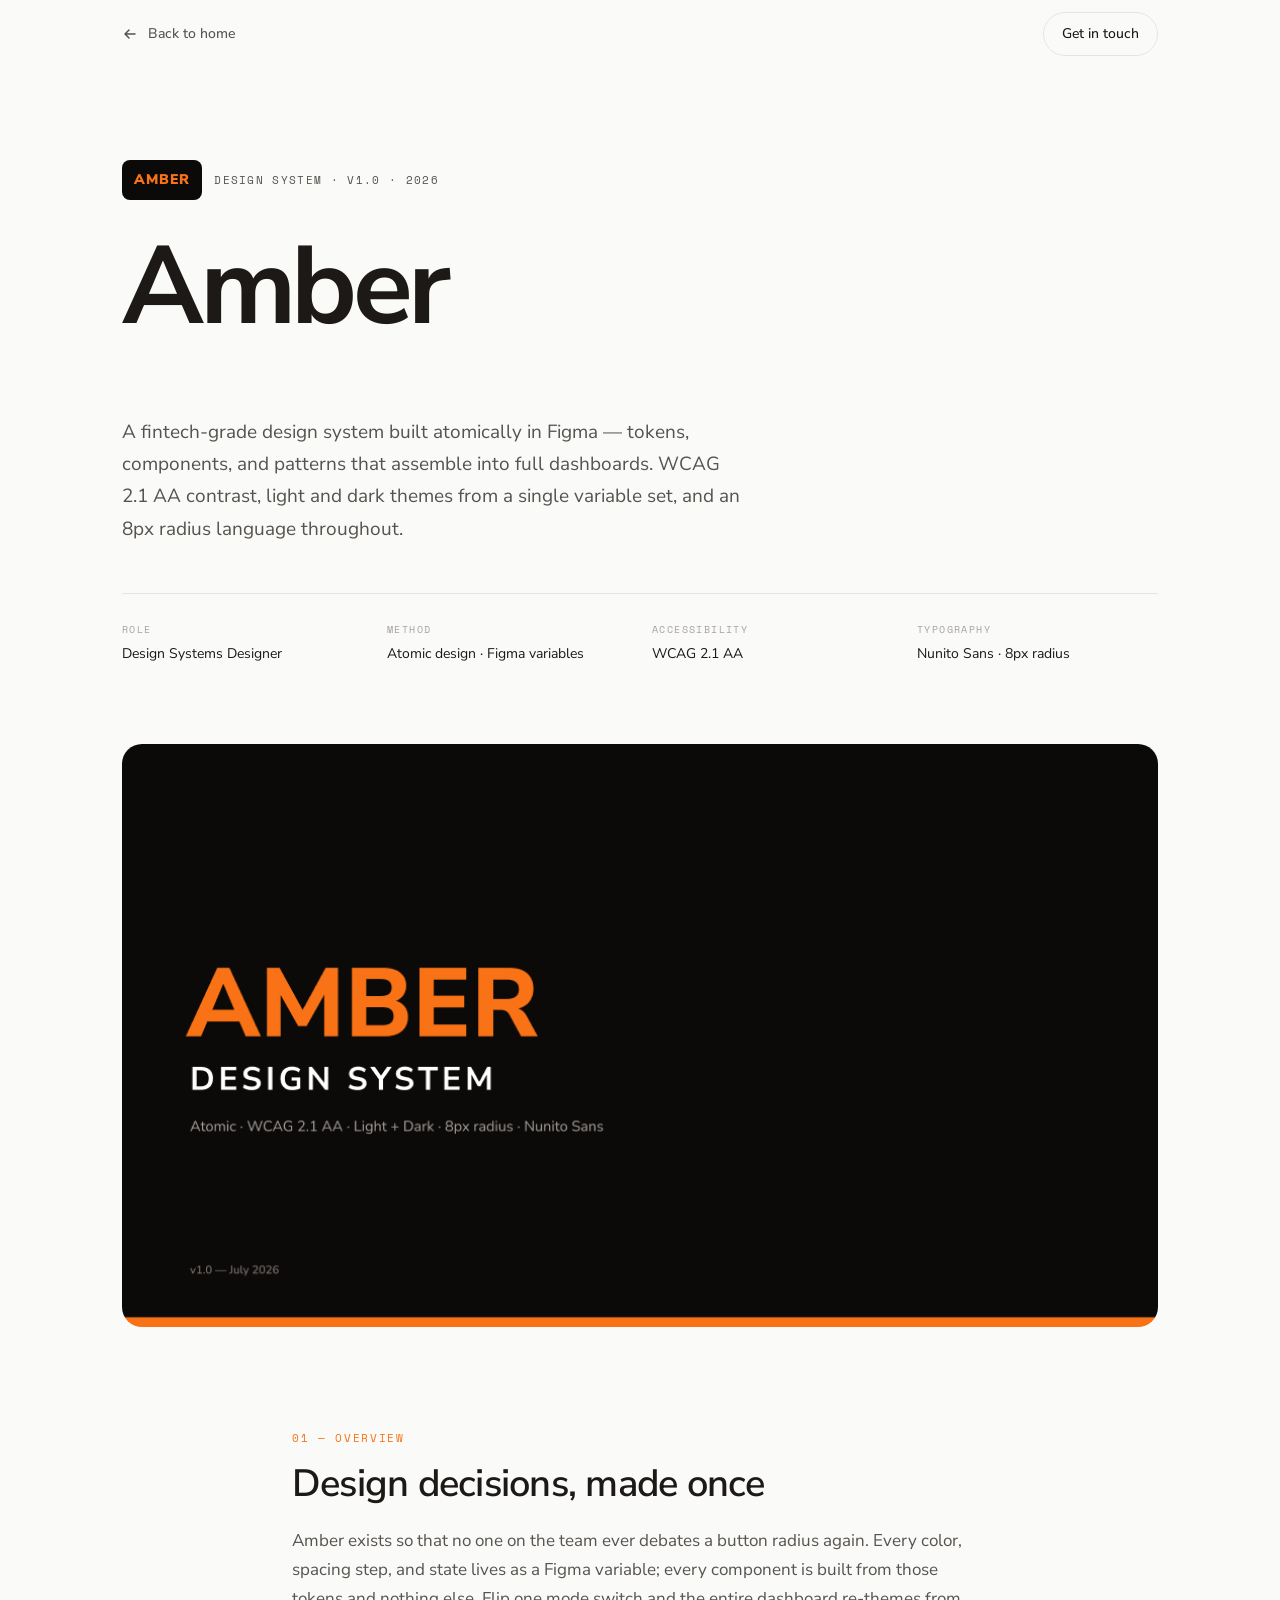
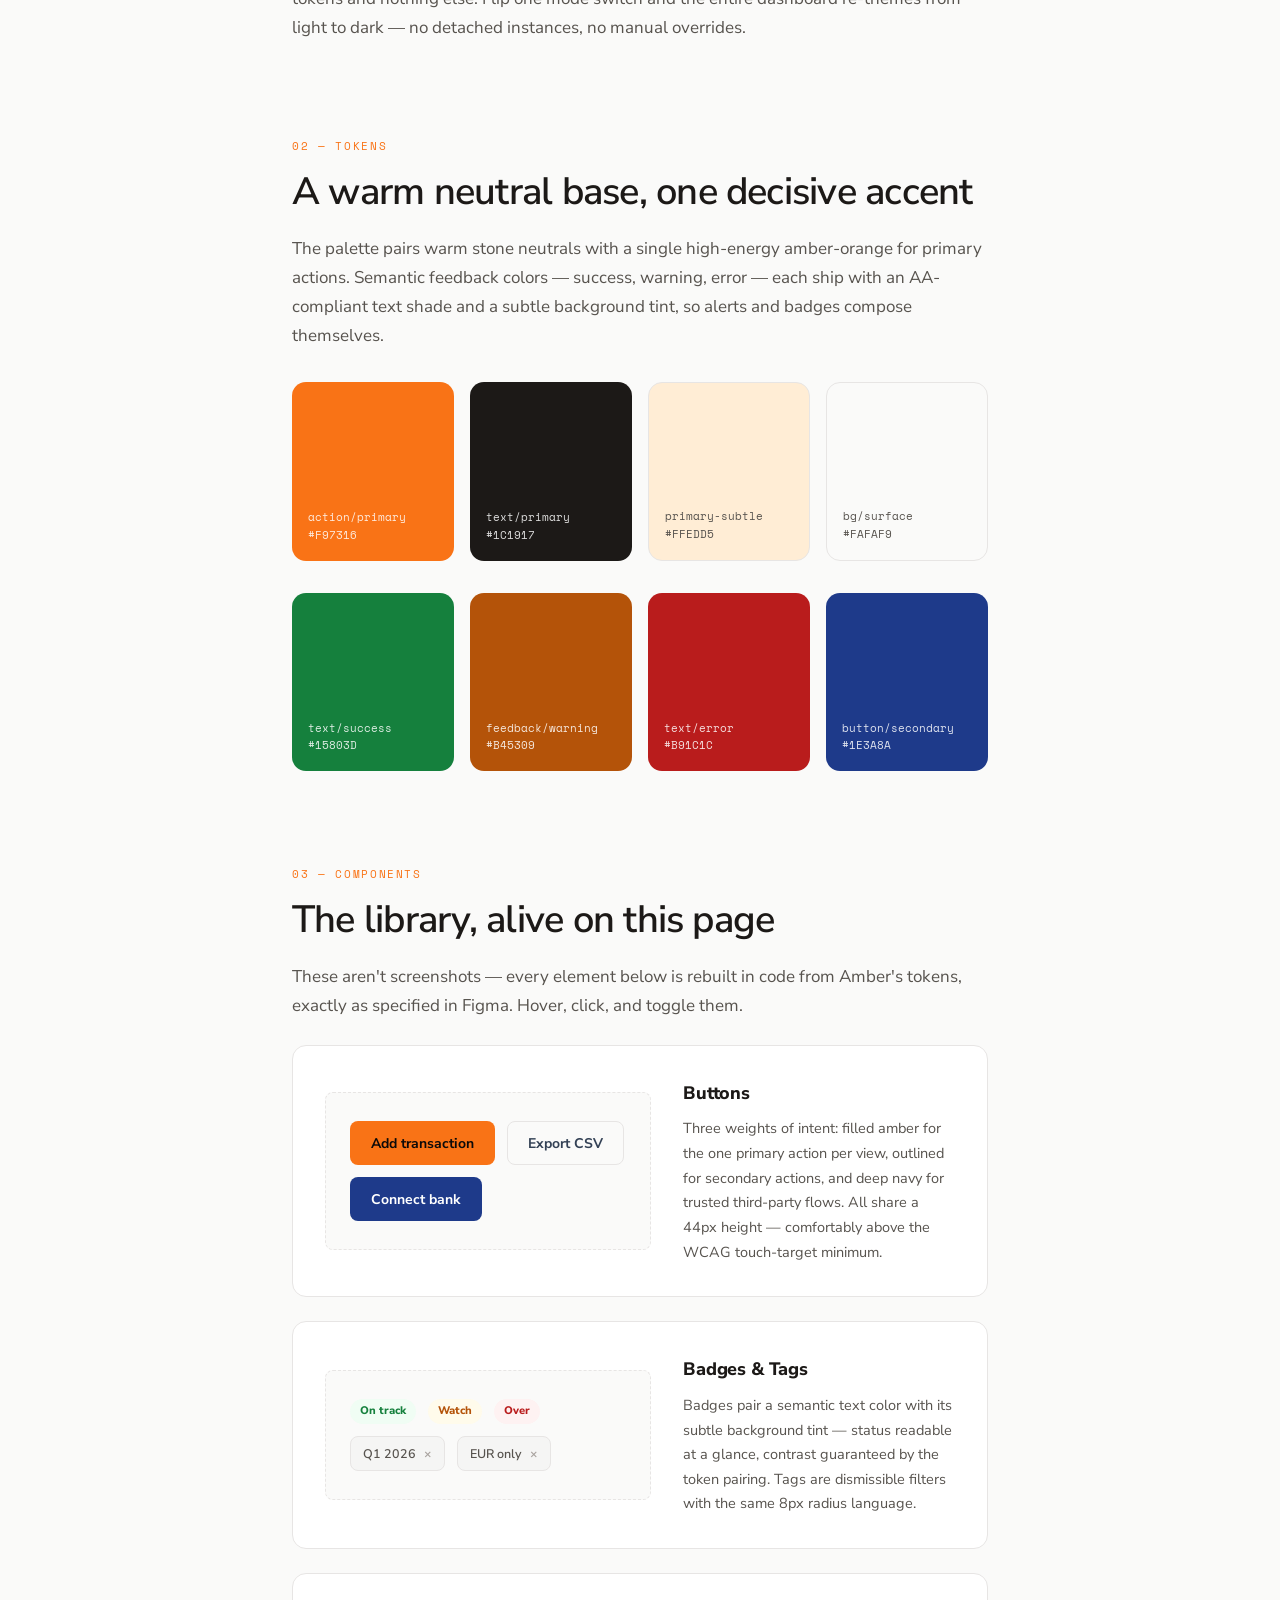
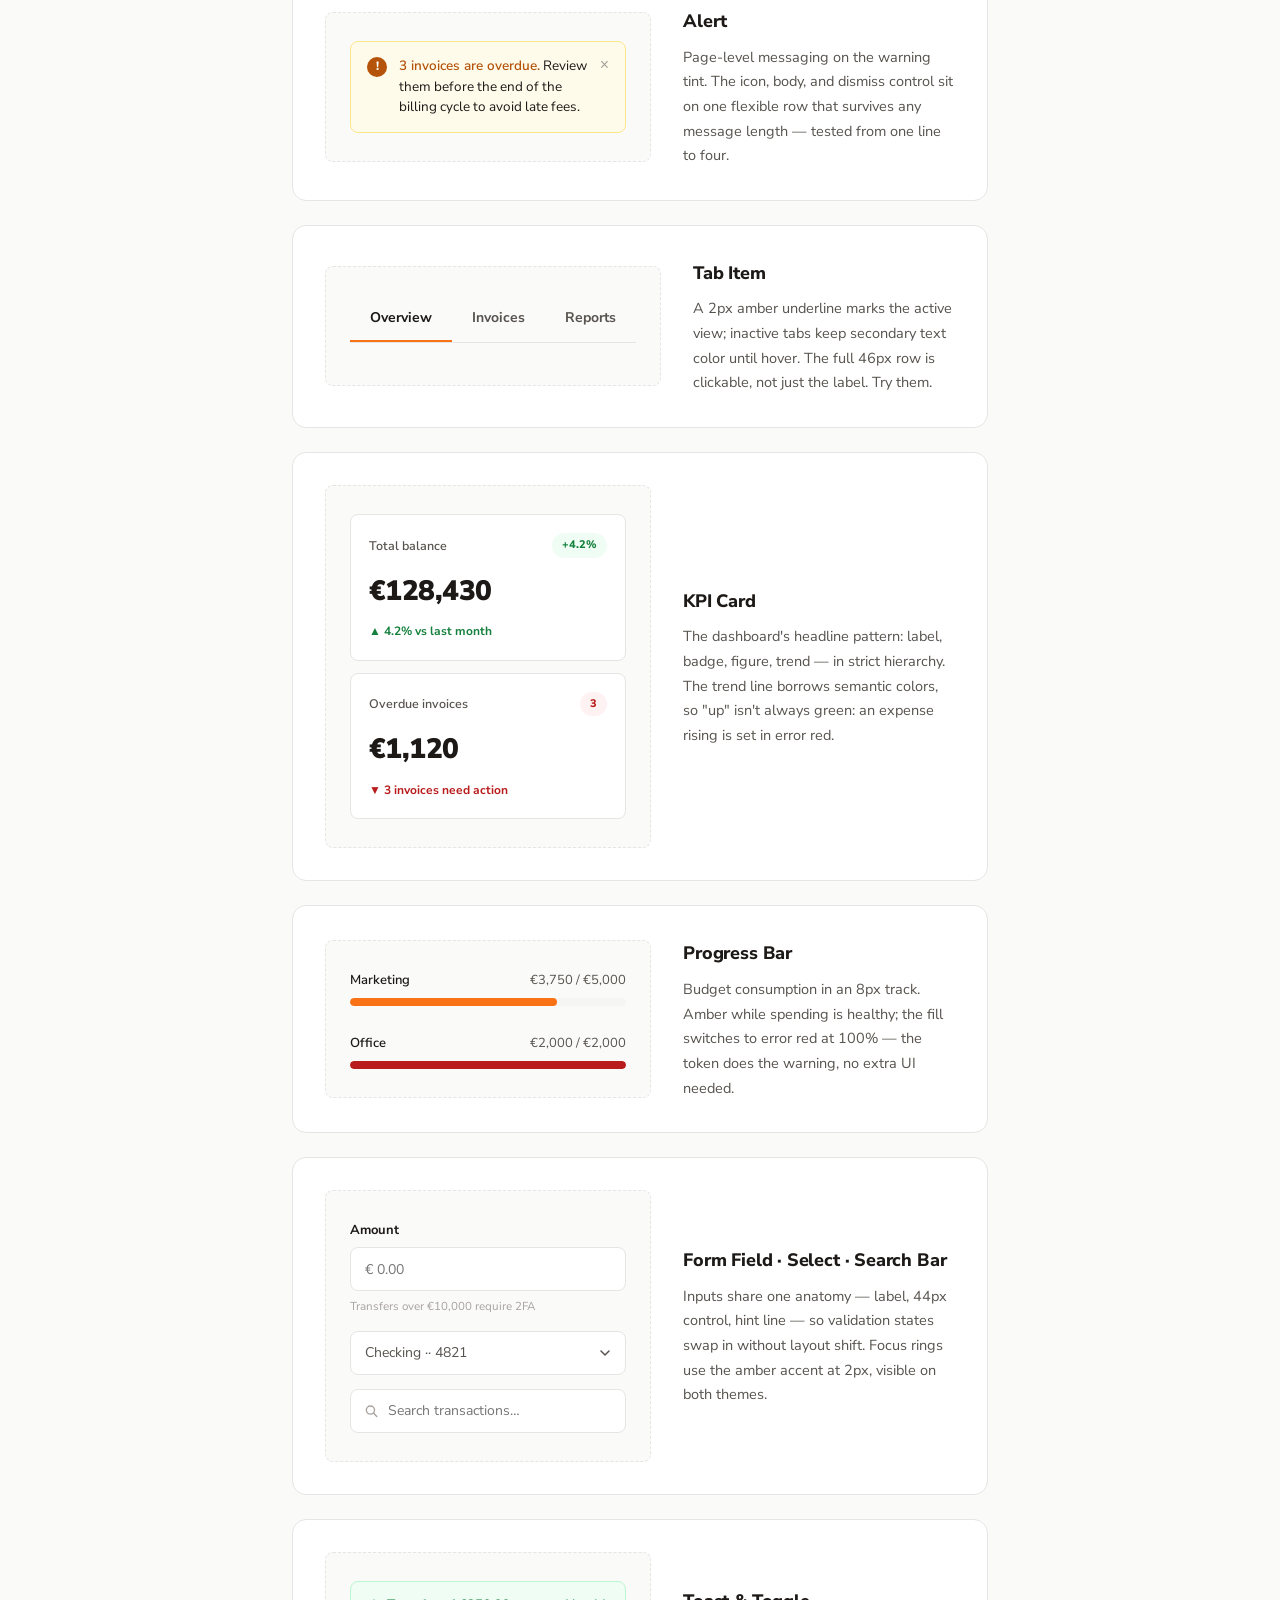
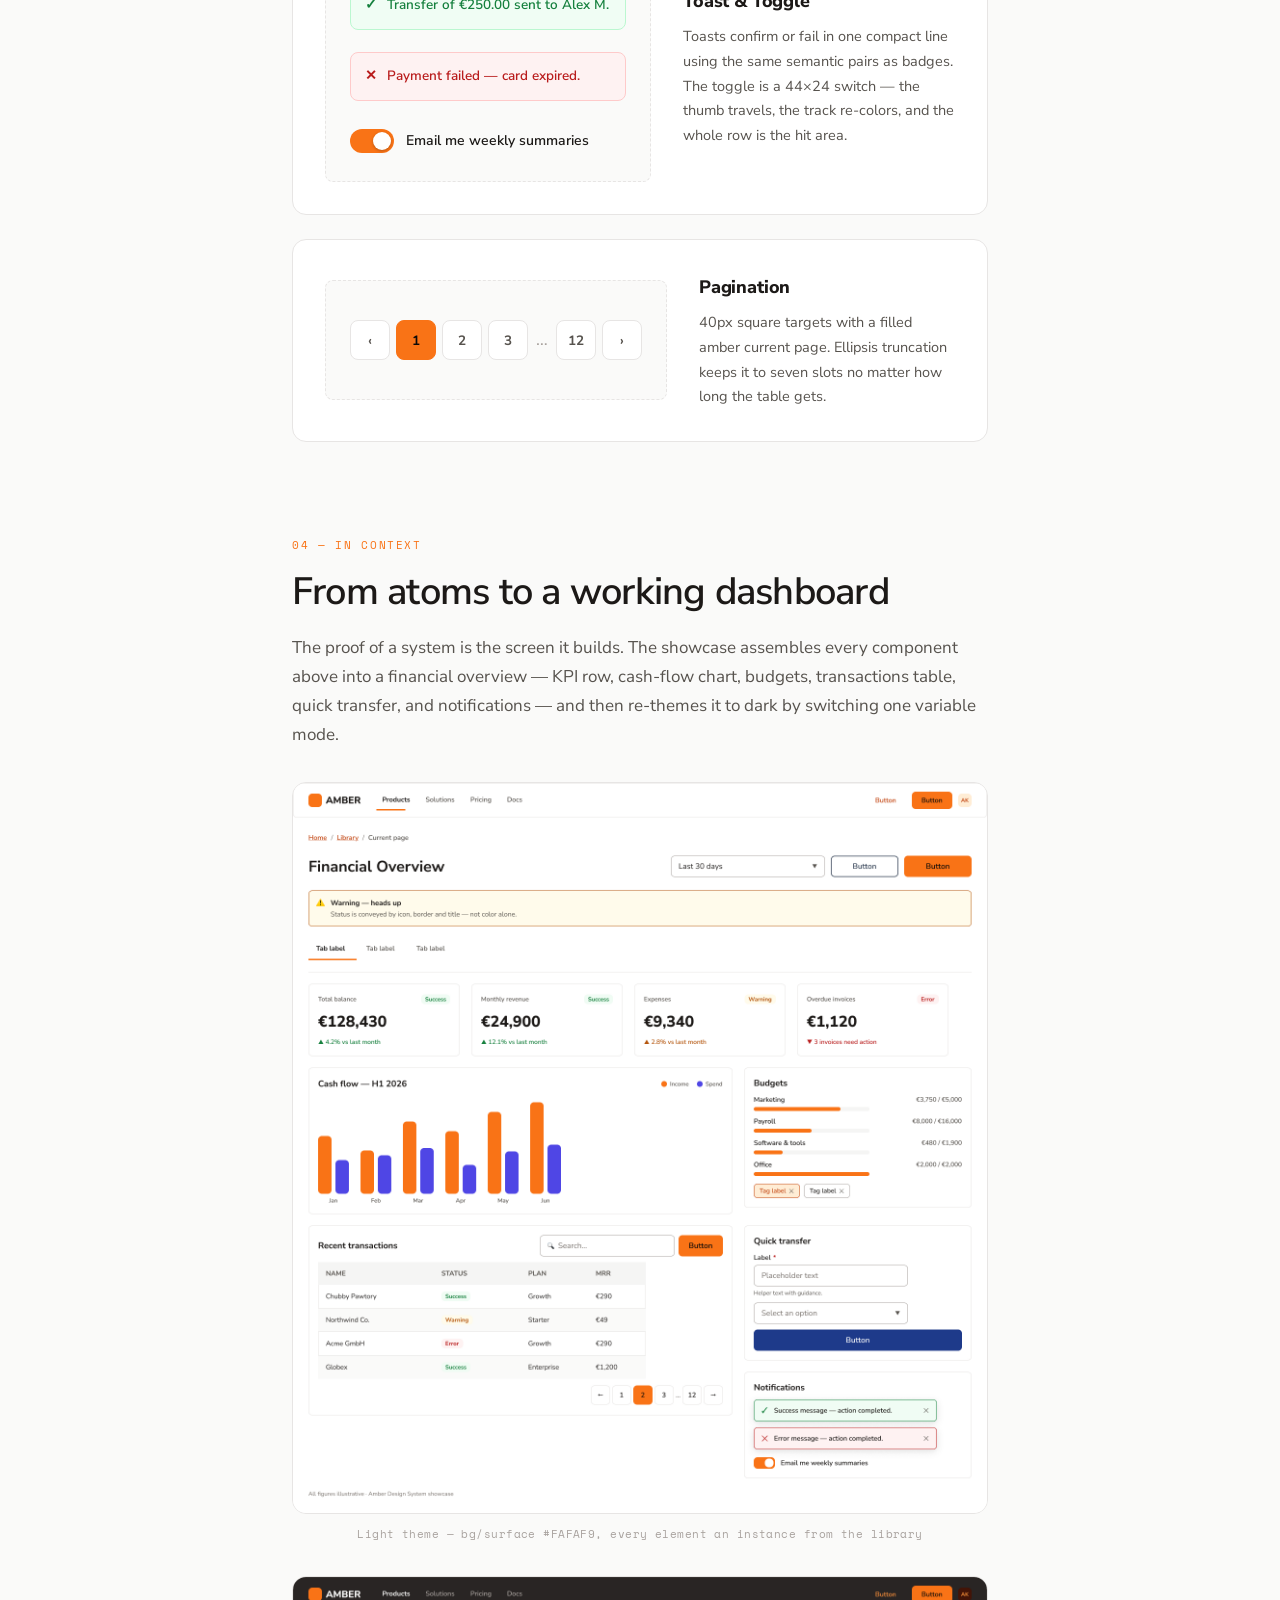
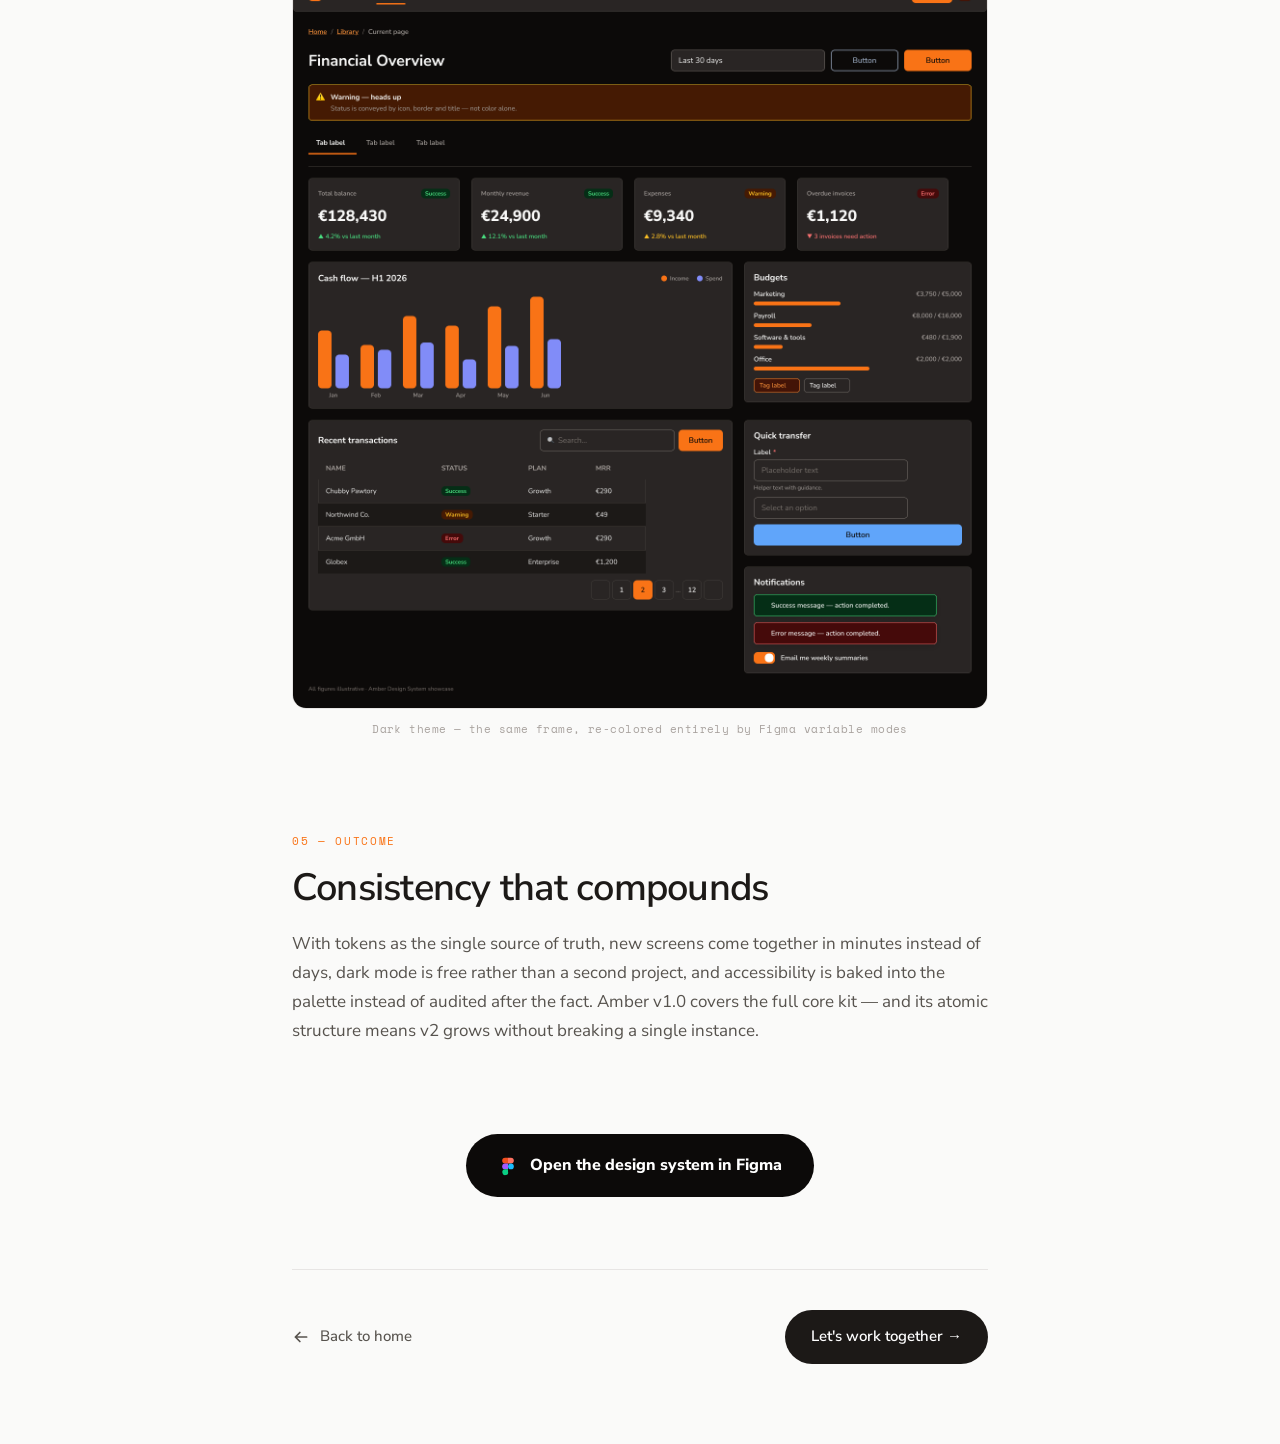
==== amber.html @ 48084f92 "add:project version 1" ====
<!DOCTYPE html>
<html lang="en">
<head>
  <meta charset="UTF-8" />
  <meta name="viewport" content="width=device-width, initial-scale=1.0" />
  <title>Amber Design System · Anna Figura</title>
  <link rel="icon" type="image/x-icon" href="assets/favicon/favicon.ico" />
  <link rel="icon" type="image/png" sizes="32x32" href="assets/favicon/favicon-32x32.png" />
  <link rel="icon" type="image/png" sizes="16x16" href="assets/favicon/favicon-16x16.png" />
  <link rel="apple-touch-icon" sizes="180x180" href="assets/favicon/apple-touch-icon.png" />
  <link rel="manifest" href="assets/favicon/site.webmanifest" />
  <link rel="preconnect" href="https://fonts.googleapis.com" />
  <link rel="preconnect" href="https://fonts.gstatic.com" crossorigin />
  <link href="https://fonts.googleapis.com/css2?family=Nunito+Sans:wght@400;600;700;800;900&family=Space+Mono&display=swap" rel="stylesheet" />
  <link rel="stylesheet" href="project.css" />
  <link rel="stylesheet" href="amber-theme.css" />
</head>
<body>

  <!-- Navigation -->
  <nav class="pnav" id="pnav">
    <div class="pnav__inner">
      <a href="index.html" class="pnav__back">
        <svg width="16" height="16" viewBox="0 0 16 16" fill="none"><path d="M13 8H3M7 4L3 8l4 4" stroke="currentColor" stroke-width="1.5" stroke-linecap="round" stroke-linejoin="round"/></svg>
        <span>Back to home</span>
      </a>
      <a href="mailto:anna.figura259@gmail.com" class="pnav__contact">Get in touch</a>
    </div>
  </nav>

  <!-- Hero -->
  <header class="phero">
    <div class="pcontainer">
      <div class="phero__badge reveal-up">
        <span class="phero__wordmark">AMBER</span>
        Design System · v1.0 · 2026
      </div>
      <h1 class="phero__title">
        <span class="reveal-word">Amber</span>
        <span class="phero__title-sub reveal-word delay-1">One system, every screen, both themes</span>
      </h1>
      <p class="phero__lead reveal-up delay-2">A fintech-grade design system built atomically in Figma — tokens, components, and patterns that assemble into full dashboards. WCAG 2.1 AA contrast, light and dark themes from a single variable set, and an 8px radius language throughout.</p>

      <ul class="phero__facts reveal-up delay-3">
        <li><span>Role</span>Design Systems Designer</li>
        <li><span>Method</span>Atomic design · Figma variables</li>
        <li><span>Accessibility</span>WCAG 2.1 AA</li>
        <li><span>Typography</span>Nunito Sans · 8px radius</li>
      </ul>
    </div>
  </header>

  <!-- Cover visual -->
  <section class="pcover reveal-up">
    <div class="pcontainer">
      <img src="assets/amber-cover.png" alt="Amber Design System cover — bold orange wordmark on near-black" class="pcover__img" />
    </div>
  </section>

  <!-- Body -->
  <main class="pbody">
    <div class="pcontainer pcontainer--narrow">

      <section class="psection reveal-up">
        <span class="plabel">01 — Overview</span>
        <h2>Design decisions, made once</h2>
        <p>Amber exists so that no one on the team ever debates a button radius again. Every color, spacing step, and state lives as a Figma variable; every component is built from those tokens and nothing else. Flip one mode switch and the entire dashboard re-themes from light to dark — no detached instances, no manual overrides.</p>
      </section>

      <section class="psection reveal-up">
        <span class="plabel">02 — Tokens</span>
        <h2>A warm neutral base, one decisive accent</h2>
        <p>The palette pairs warm stone neutrals with a single high-energy amber-orange for primary actions. Semantic feedback colors — success, warning, error — each ship with an AA-compliant text shade and a subtle background tint, so alerts and badges compose themselves.</p>
        <div class="pswatches">
          <div class="pswatch" style="--c:#f97316"><span>action/primary<br>#F97316</span></div>
          <div class="pswatch" style="--c:#1c1917"><span>text/primary<br>#1C1917</span></div>
          <div class="pswatch pswatch--light" style="--c:#ffedd5"><span>primary-subtle<br>#FFEDD5</span></div>
          <div class="pswatch pswatch--light" style="--c:#fafaf9"><span>bg/surface<br>#FAFAF9</span></div>
        </div>
        <div class="pswatches">
          <div class="pswatch" style="--c:#15803d"><span>text/success<br>#15803D</span></div>
          <div class="pswatch" style="--c:#b45309"><span>feedback/warning<br>#B45309</span></div>
          <div class="pswatch" style="--c:#b91c1c"><span>text/error<br>#B91C1C</span></div>
          <div class="pswatch" style="--c:#1e3a8a"><span>button/secondary<br>#1E3A8A</span></div>
        </div>
      </section>

      <section class="psection reveal-up">
        <span class="plabel">03 — Components</span>
        <h2>The library, alive on this page</h2>
        <p>These aren't screenshots — every element below is rebuilt in code from Amber's tokens, exactly as specified in Figma. Hover, click, and toggle them.</p>

        <!-- Buttons -->
        <div class="acomp">
          <div class="acomp__demo">
            <button class="am-btn am-btn--filled">Add transaction</button>
            <button class="am-btn am-btn--outlined">Export CSV</button>
            <button class="am-btn am-btn--secondary">Connect bank</button>
          </div>
          <div class="acomp__info">
            <h3>Buttons</h3>
            <p>Three weights of intent: filled amber for the one primary action per view, outlined for secondary actions, and deep navy for trusted third-party flows. All share a 44px height — comfortably above the WCAG touch-target minimum.</p>
          </div>
        </div>

        <!-- Badges & Tags -->
        <div class="acomp">
          <div class="acomp__demo">
            <span class="am-badge am-badge--success">On track</span>
            <span class="am-badge am-badge--warning">Watch</span>
            <span class="am-badge am-badge--error">Over</span>
            <span class="am-tag">Q1 2026 <b>×</b></span>
            <span class="am-tag">EUR only <b>×</b></span>
          </div>
          <div class="acomp__info">
            <h3>Badges & Tags</h3>
            <p>Badges pair a semantic text color with its subtle background tint — status readable at a glance, contrast guaranteed by the token pairing. Tags are dismissible filters with the same 8px radius language.</p>
          </div>
        </div>

        <!-- Alert -->
        <div class="acomp">
          <div class="acomp__demo acomp__demo--block">
            <div class="am-alert">
              <span class="am-alert__icon">!</span>
              <div><strong>3 invoices are overdue.</strong> Review them before the end of the billing cycle to avoid late fees.</div>
              <button class="am-alert__close">×</button>
            </div>
          </div>
          <div class="acomp__info">
            <h3>Alert</h3>
            <p>Page-level messaging on the warning tint. The icon, body, and dismiss control sit on one flexible row that survives any message length — tested from one line to four.</p>
          </div>
        </div>

        <!-- Tabs -->
        <div class="acomp">
          <div class="acomp__demo acomp__demo--block">
            <div class="am-tabs" id="amTabs">
              <button class="am-tab am-tab--active">Overview</button>
              <button class="am-tab">Invoices</button>
              <button class="am-tab">Reports</button>
            </div>
          </div>
          <div class="acomp__info">
            <h3>Tab Item</h3>
            <p>A 2px amber underline marks the active view; inactive tabs keep secondary text color until hover. The full 46px row is clickable, not just the label. Try them.</p>
          </div>
        </div>

        <!-- KPI Card -->
        <div class="acomp">
          <div class="acomp__demo">
            <div class="am-kpi">
              <div class="am-kpi__head">Total balance <span class="am-badge am-badge--success">+4.2%</span></div>
              <div class="am-kpi__value">€128,430</div>
              <div class="am-kpi__trend am-kpi__trend--up">▲ 4.2% vs last month</div>
            </div>
            <div class="am-kpi">
              <div class="am-kpi__head">Overdue invoices <span class="am-badge am-badge--error">3</span></div>
              <div class="am-kpi__value">€1,120</div>
              <div class="am-kpi__trend am-kpi__trend--down">▼ 3 invoices need action</div>
            </div>
          </div>
          <div class="acomp__info">
            <h3>KPI Card</h3>
            <p>The dashboard's headline pattern: label, badge, figure, trend — in strict hierarchy. The trend line borrows semantic colors, so "up" isn't always green: an expense rising is set in error red.</p>
          </div>
        </div>

        <!-- Progress -->
        <div class="acomp">
          <div class="acomp__demo acomp__demo--block">
            <div class="am-budget">
              <div class="am-budget__row"><span>Marketing</span><span>€3,750 / €5,000</span></div>
              <div class="am-progress"><span style="width:75%"></span></div>
            </div>
            <div class="am-budget">
              <div class="am-budget__row"><span>Office</span><span>€2,000 / €2,000</span></div>
              <div class="am-progress am-progress--full"><span style="width:100%"></span></div>
            </div>
          </div>
          <div class="acomp__info">
            <h3>Progress Bar</h3>
            <p>Budget consumption in an 8px track. Amber while spending is healthy; the fill switches to error red at 100% — the token does the warning, no extra UI needed.</p>
          </div>
        </div>

        <!-- Form -->
        <div class="acomp">
          <div class="acomp__demo acomp__demo--block acomp__demo--form">
            <label class="am-field">
              <span class="am-field__label">Amount</span>
              <input type="text" class="am-input" placeholder="€ 0.00" />
              <span class="am-field__hint">Transfers over €10,000 require 2FA</span>
            </label>
            <div class="am-select">Checking ·· 4821 <svg width="12" height="12" viewBox="0 0 12 12"><path d="M2 4l4 4 4-4" stroke="currentColor" stroke-width="1.5" fill="none" stroke-linecap="round"/></svg></div>
            <div class="am-search">
              <svg width="14" height="14" viewBox="0 0 14 14" fill="none"><circle cx="6" cy="6" r="4.5" stroke="currentColor" stroke-width="1.5"/><path d="M9.5 9.5L13 13" stroke="currentColor" stroke-width="1.5" stroke-linecap="round"/></svg>
              <input type="text" placeholder="Search transactions…" />
            </div>
          </div>
          <div class="acomp__info">
            <h3>Form Field · Select · Search Bar</h3>
            <p>Inputs share one anatomy — label, 44px control, hint line — so validation states swap in without layout shift. Focus rings use the amber accent at 2px, visible on both themes.</p>
          </div>
        </div>

        <!-- Toast & Toggle -->
        <div class="acomp">
          <div class="acomp__demo acomp__demo--block">
            <div class="am-toast am-toast--success"><b>✓</b> Transfer of €250.00 sent to Alex M.</div>
            <div class="am-toast am-toast--error"><b>✕</b> Payment failed — card expired.</div>
            <label class="am-toggle-row">
              <span class="am-toggle"><input type="checkbox" checked><i></i></span>
              Email me weekly summaries
            </label>
          </div>
          <div class="acomp__info">
            <h3>Toast & Toggle</h3>
            <p>Toasts confirm or fail in one compact line using the same semantic pairs as badges. The toggle is a 44×24 switch — the thumb travels, the track re-colors, and the whole row is the hit area.</p>
          </div>
        </div>

        <!-- Pagination -->
        <div class="acomp">
          <div class="acomp__demo">
            <div class="am-pagination">
              <button>‹</button>
              <button class="am-page--active">1</button>
              <button>2</button>
              <button>3</button>
              <span>…</span>
              <button>12</button>
              <button>›</button>
            </div>
          </div>
          <div class="acomp__info">
            <h3>Pagination</h3>
            <p>40px square targets with a filled amber current page. Ellipsis truncation keeps it to seven slots no matter how long the table gets.</p>
          </div>
        </div>

      </section>

      <section class="psection reveal-up">
        <span class="plabel">04 — In Context</span>
        <h2>From atoms to a working dashboard</h2>
        <p>The proof of a system is the screen it builds. The showcase assembles every component above into a financial overview — KPI row, cash-flow chart, budgets, transactions table, quick transfer, and notifications — and then re-themes it to dark by switching one variable mode.</p>
        <figure class="pfigure">
          <img src="assets/amber-dashboard-light.png" alt="Amber dashboard in light theme — financial overview with KPI cards, chart, budgets and transactions" />
          <figcaption>Light theme — bg/surface #FAFAF9, every element an instance from the library</figcaption>
        </figure>
        <figure class="pfigure">
          <img src="assets/amber-dashboard-dark.png" alt="Amber dashboard in dark theme — same layout re-themed via variable modes" />
          <figcaption>Dark theme — the same frame, re-colored entirely by Figma variable modes</figcaption>
        </figure>
      </section>

      <section class="psection reveal-up">
        <span class="plabel">05 — Outcome</span>
        <h2>Consistency that compounds</h2>
        <p>With tokens as the single source of truth, new screens come together in minutes instead of days, dark mode is free rather than a second project, and accessibility is baked into the palette instead of audited after the fact. Amber v1.0 covers the full core kit — and its atomic structure means v2 grows without breaking a single instance.</p>
      </section>

      <!-- Figma CTA -->
      <div class="afigma reveal-up">
        <a href="https://www.figma.com/design/F8GOzJImPnq4eZsRFjUOUU/Untitled?node-id=19-2" target="_blank" rel="noopener" class="afigma__btn">
          <svg width="20" height="20" viewBox="0 0 24 24" fill="none"><path d="M8.5 2h3.5v7H8.5a3.5 3.5 0 1 1 0-7z" fill="#f24e1e"/><path d="M12 2h3.5a3.5 3.5 0 1 1 0 7H12V2z" fill="#ff7262"/><path d="M8.5 9h3.5v7H8.5a3.5 3.5 0 1 1 0-7z" fill="#a259ff"/><path d="M15.5 9a3.5 3.5 0 1 1 0 7 3.5 3.5 0 0 1 0-7z" fill="#1abcfe"/><path d="M8.5 16h3.5v2.5A3.5 3.5 0 1 1 8.5 16z" fill="#0acf83"/></svg>
          Open the design system in Figma
        </a>
      </div>

      <!-- Footer nav -->
      <div class="pfooter-nav reveal-up">
        <a href="index.html" class="pfooter-nav__back">
          <svg width="18" height="18" viewBox="0 0 16 16" fill="none"><path d="M13 8H3M7 4L3 8l4 4" stroke="currentColor" stroke-width="1.5" stroke-linecap="round" stroke-linejoin="round"/></svg>
          Back to home
        </a>
        <a href="mailto:anna.figura259@gmail.com" class="pfooter-nav__cta">Let's work together →</a>
      </div>

    </div>
  </main>

  <script>
    const io = new IntersectionObserver((entries) => {
      entries.forEach(e => { if (e.isIntersecting) { e.target.classList.add('visible'); io.unobserve(e.target); } });
    }, { threshold: 0.12, rootMargin: '0px 0px -40px 0px' });
    document.querySelectorAll('.reveal-up, .reveal-word').forEach(el => io.observe(el));

    window.addEventListener('scroll', () => {
      document.getElementById('pnav').classList.toggle('scrolled', window.scrollY > 20);
    }, { passive: true });

    // interactive tabs demo
    document.querySelectorAll('#amTabs .am-tab').forEach(tab => {
      tab.addEventListener('click', () => {
        document.querySelectorAll('#amTabs .am-tab').forEach(t => t.classList.remove('am-tab--active'));
        tab.classList.add('am-tab--active');
      });
    });
  </script>
</body>
</html>
---- project.css ----
/* ─── Cura project page — light theme ─────────────────────────────── */
*, *::before, *::after { box-sizing: border-box; margin: 0; padding: 0; }

:root {
  --p-bg: #f6f5f2;
  --p-surface: #ffffff;
  --p-text: #14181a;
  --p-muted: #6b6f6d;
  --p-dim: #a5a8a4;
  --p-green-deep: #10261f;
  --p-green: #1f7a5c;
  --p-orange: #f5a623;
  --p-border: rgba(20, 24, 26, 0.1);
  --font: 'Space Grotesk', sans-serif;
  --font-mono: 'Space Mono', monospace;
}

html { scroll-behavior: smooth; }

body {
  background: var(--p-bg);
  color: var(--p-text);
  font-family: var(--font);
  font-size: 17px;
  line-height: 1.7;
}

a { color: inherit; text-decoration: none; }

.pcontainer { max-width: 1100px; margin: 0 auto; padding: 0 32px; }
.pcontainer--narrow { max-width: 760px; }

/* ─── Reveal ───────────────────────────────────────────────────────── */
.reveal-up {
  opacity: 0;
  transform: translateY(36px);
  transition: opacity 0.8s cubic-bezier(0.16,1,0.3,1), transform 0.8s cubic-bezier(0.16,1,0.3,1);
}
.reveal-up.visible { opacity: 1; transform: translateY(0); }
.reveal-word {
  display: block;
  opacity: 0;
  transform: translateY(50px);
  transition: opacity 0.9s cubic-bezier(0.16,1,0.3,1), transform 0.9s cubic-bezier(0.16,1,0.3,1);
}
.reveal-word.visible { opacity: 1; transform: translateY(0); }
.delay-1 { transition-delay: 0.1s; }
.delay-2 { transition-delay: 0.2s; }
.delay-3 { transition-delay: 0.3s; }

/* ─── Nav ──────────────────────────────────────────────────────────── */
.pnav {
  position: fixed;
  top: 0; left: 0; right: 0;
  z-index: 100;
  transition: background 0.4s, box-shadow 0.4s;
}
.pnav.scrolled {
  background: rgba(246,245,242,0.9);
  backdrop-filter: blur(16px);
  box-shadow: 0 1px 0 var(--p-border);
}
.pnav__inner {
  max-width: 1100px;
  margin: 0 auto;
  padding: 0 32px;
  height: 68px;
  display: flex;
  align-items: center;
  justify-content: space-between;
}
.pnav__back {
  display: inline-flex;
  align-items: center;
  gap: 10px;
  font-size: 14px;
  font-weight: 500;
  color: var(--p-muted);
  transition: color 0.2s, gap 0.25s;
}
.pnav__back:hover { color: var(--p-text); gap: 14px; }
.pnav__contact {
  font-size: 14px;
  font-weight: 500;
  color: var(--p-text);
  border: 1px solid var(--p-border);
  padding: 9px 18px;
  border-radius: 100px;
  transition: background 0.25s, border-color 0.25s, color 0.25s;
}
.pnav__contact:hover { background: var(--p-green-deep); border-color: var(--p-green-deep); color: #fff; }

/* ─── Hero ─────────────────────────────────────────────────────────── */
.phero { padding: 160px 0 56px; }
.phero__badge {
  display: inline-flex;
  align-items: center;
  gap: 12px;
  font-family: var(--font-mono);
  font-size: 11px;
  letter-spacing: 0.12em;
  text-transform: uppercase;
  color: var(--p-muted);
  margin-bottom: 32px;
}
.phero__logo {
  width: 34px; height: 34px;
  border-radius: 9px;
  display: block;
}
.phero__title {
  font-size: clamp(56px, 9vw, 110px);
  font-weight: 700;
  line-height: 1;
  letter-spacing: -0.04em;
  margin-bottom: 28px;
  overflow: hidden;
}
.phero__title-sub {
  font-size: clamp(22px, 3vw, 34px);
  font-weight: 500;
  letter-spacing: -0.02em;
  color: var(--p-green);
  margin-top: 12px;
}
.phero__lead {
  font-size: 19px;
  color: var(--p-muted);
  max-width: 620px;
  margin-bottom: 48px;
}
.phero__facts {
  list-style: none;
  display: grid;
  grid-template-columns: repeat(4, 1fr);
  gap: 24px;
  border-top: 1px solid var(--p-border);
  padding-top: 28px;
  font-size: 14px;
  line-height: 1.5;
}
.phero__facts li { display: flex; flex-direction: column; gap: 6px; }
.phero__facts span {
  font-family: var(--font-mono);
  font-size: 10px;
  letter-spacing: 0.14em;
  text-transform: uppercase;
  color: var(--p-dim);
}

/* ─── Cover ────────────────────────────────────────────────────────── */
.pcover { padding: 24px 0 40px; }
.pcover__img {
  display: block;
  width: 100%;
  border-radius: 20px;
}

/* ─── Phone mockups ────────────────────────────────────────────────── */
.pmocks {
  display: grid;
  grid-template-columns: repeat(3, 1fr);
  gap: 24px;
  margin-top: 40px;
}
.pmock {
  display: flex;
  flex-direction: column;
  align-items: center;
  gap: 16px;
}
.pmock__phone {
  position: relative;
  width: 100%;
  max-width: 240px;
  background: var(--p-green-deep);
  border-radius: 32px;
  padding: 10px;
  box-shadow: 0 24px 48px -20px rgba(16, 38, 31, 0.4);
}
.pmock__notch {
  position: absolute;
  top: 10px; left: 50%;
  transform: translateX(-50%);
  width: 72px; height: 16px;
  background: var(--p-green-deep);
  border-radius: 0 0 12px 12px;
  z-index: 2;
}
.pmock__screen {
  background: #f8f9f8;
  border-radius: 24px;
  padding: 28px 12px 14px;
  min-height: 400px;
  display: flex;
  flex-direction: column;
  gap: 10px;
  overflow: hidden;
}
.pmock__header { display: flex; align-items: center; gap: 8px; }
.pmock__applogo { width: 24px; height: 24px; border-radius: 6px; }
.pmock__search {
  flex: 1;
  background: #fff;
  border: 1px solid var(--p-border);
  border-radius: 100px;
  padding: 7px 12px;
  font-size: 10px;
  color: var(--p-muted);
  white-space: nowrap;
  overflow: hidden;
}
.pmock__chips { display: flex; gap: 5px; flex-wrap: wrap; }
.pmock__chip {
  font-size: 9px;
  padding: 4px 9px;
  border-radius: 100px;
  border: 1px solid var(--p-border);
  color: var(--p-muted);
  background: #fff;
}
.pmock__chip--active { background: var(--p-green); border-color: var(--p-green); color: #fff; }
.pmock__doc {
  display: flex;
  align-items: center;
  gap: 8px;
  background: #fff;
  border: 1px solid var(--p-border);
  border-radius: 12px;
  padding: 9px 10px;
}
.pmock__avatar {
  width: 30px; height: 30px;
  background: #e8f0ec;
  border-radius: 50%;
  display: inline-flex;
  align-items: center;
  justify-content: center;
  font-size: 14px;
  flex-shrink: 0;
}
.pmock__avatar--lg { width: 52px; height: 52px; font-size: 24px; }
.pmock__doc-info { flex: 1; display: flex; flex-direction: column; min-width: 0; }
.pmock__doc-info strong { font-size: 10.5px; font-weight: 600; }
.pmock__doc-info span { font-size: 8.5px; color: var(--p-muted); }
.pmock__rating {
  display: flex;
  flex-direction: column;
  align-items: flex-end;
  font-size: 10px;
  font-weight: 700;
  color: var(--p-green);
}
.pmock__rating em {
  font-style: normal;
  font-size: 7px;
  font-weight: 400;
  color: var(--p-orange);
  text-transform: uppercase;
  letter-spacing: 0.06em;
}
.pmock__profile-top {
  display: flex;
  flex-direction: column;
  align-items: center;
  gap: 4px;
  text-align: center;
  padding: 8px 0 4px;
}
.pmock__profile-top strong { font-size: 13px; }
.pmock__spec { font-size: 9px; color: var(--p-muted); }
.pmock__stars { font-size: 9px; color: var(--p-green); font-weight: 600; }
.pmock__review {
  background: #fff;
  border: 1px solid var(--p-border);
  border-radius: 12px;
  padding: 9px 11px;
  display: flex;
  flex-direction: column;
  gap: 3px;
}
.pmock__review strong { font-size: 10px; }
.pmock__review span { font-size: 8.5px; color: var(--p-muted); line-height: 1.5; }
.pmock__cta {
  margin-top: auto;
  background: var(--p-green);
  color: #fff;
  text-align: center;
  font-size: 11px;
  font-weight: 600;
  border-radius: 100px;
  padding: 10px;
}
.pmock__book-title { font-size: 13px; font-weight: 700; display: flex; flex-direction: column; gap: 2px; padding-top: 4px; }
.pmock__book-title span { font-size: 8.5px; font-weight: 400; color: var(--p-muted); }
.pmock__days { display: grid; grid-template-columns: repeat(4, 1fr); gap: 5px; }
.pmock__day {
  text-align: center;
  font-size: 8.5px;
  line-height: 1.5;
  padding: 6px 0;
  border-radius: 10px;
  border: 1px solid var(--p-border);
  background: #fff;
  color: var(--p-muted);
}
.pmock__day--active { background: var(--p-green-deep); border-color: var(--p-green-deep); color: #fff; }
.pmock__slots { display: grid; grid-template-columns: repeat(4, 1fr); gap: 5px; }
.pmock__slot {
  text-align: center;
  font-size: 8.5px;
  padding: 6px 0;
  border-radius: 100px;
  border: 1px solid var(--p-border);
  background: #fff;
  color: var(--p-muted);
}
.pmock__slot--active { background: var(--p-orange); border-color: var(--p-orange); color: #fff; font-weight: 700; }
.pmock__summary {
  background: #e8f0ec;
  border-radius: 12px;
  padding: 10px 12px;
  display: flex;
  flex-direction: column;
  gap: 2px;
}
.pmock__summary span { font-size: 8.5px; color: var(--p-muted); }
.pmock__summary strong { font-size: 10.5px; color: var(--p-green-deep); }
.pmock__caption {
  font-family: var(--font-mono);
  font-size: 10.5px;
  line-height: 1.6;
  letter-spacing: 0.04em;
  color: var(--p-dim);
  text-align: center;
  max-width: 240px;
}

/* ─── Body sections ────────────────────────────────────────────────── */
.pbody { padding: 56px 0 80px; }
.psection { margin-bottom: 88px; }
.plabel {
  display: inline-block;
  font-family: var(--font-mono);
  font-size: 11px;
  letter-spacing: 0.15em;
  text-transform: uppercase;
  color: var(--p-green);
  margin-bottom: 14px;
}
.psection h2 {
  font-size: clamp(26px, 3.4vw, 38px);
  font-weight: 600;
  letter-spacing: -0.02em;
  line-height: 1.2;
  margin-bottom: 20px;
}
.psection p { color: var(--p-muted); margin-bottom: 16px; }
.psection strong { color: var(--p-text); font-weight: 600; }

blockquote {
  margin: 32px 0 8px;
  padding: 28px 32px;
  background: var(--p-surface);
  border-left: 3px solid var(--p-green);
  border-radius: 0 12px 12px 0;
  font-size: 19px;
  font-weight: 500;
  letter-spacing: -0.01em;
  line-height: 1.5;
}
blockquote span {
  display: block;
  margin-top: 12px;
  font-family: var(--font-mono);
  font-size: 12px;
  color: var(--p-dim);
}

/* stats */
.pstats {
  display: grid;
  grid-template-columns: repeat(3, 1fr);
  gap: 16px;
  margin-top: 32px;
}
.pstat {
  background: var(--p-surface);
  border: 1px solid var(--p-border);
  border-radius: 14px;
  padding: 24px;
}
.pstat strong {
  display: block;
  font-size: 34px;
  font-weight: 700;
  letter-spacing: -0.03em;
  color: var(--p-green);
  margin-bottom: 6px;
}
.pstat span { font-size: 13px; color: var(--p-muted); line-height: 1.5; }

/* swatches */
.pswatches {
  display: grid;
  grid-template-columns: repeat(4, 1fr);
  gap: 16px;
  margin-top: 32px;
}
.pswatch {
  background: var(--c);
  border-radius: 14px;
  aspect-ratio: 1/1.1;
  display: flex;
  align-items: flex-end;
  padding: 16px;
}
.pswatch span {
  font-family: var(--font-mono);
  font-size: 11px;
  line-height: 1.6;
  color: rgba(255,255,255,0.85);
}
.pswatch--light { border: 1px solid var(--p-border); }
.pswatch--light span { color: var(--p-muted); }

/* case study figures */
.pfigure { margin: 32px 0 8px; }
.pfigure img {
  display: block;
  width: 100%;
  border-radius: 14px;
  border: 1px solid var(--p-border);
}
.pfigure figcaption {
  font-family: var(--font-mono);
  font-size: 11px;
  letter-spacing: 0.04em;
  line-height: 1.6;
  color: var(--p-dim);
  margin-top: 12px;
  text-align: center;
}

/* lo-fi wireframes */
.pwires {
  display: grid;
  grid-template-columns: repeat(3, 1fr);
  gap: 20px;
  margin-top: 32px;
}
.pwire { margin: 0; }
.pwire img {
  display: block;
  width: 100%;
  border-radius: 14px;
  border: 1px solid var(--p-border);
  background: #fff;
}
.pwire figcaption {
  font-family: var(--font-mono);
  font-size: 10.5px;
  letter-spacing: 0.04em;
  line-height: 1.6;
  color: var(--p-dim);
  margin-top: 12px;
  text-align: center;
}

/* footer nav */
.pfooter-nav {
  display: flex;
  align-items: center;
  justify-content: space-between;
  gap: 24px;
  border-top: 1px solid var(--p-border);
  padding-top: 40px;
}
.pfooter-nav__back {
  display: inline-flex;
  align-items: center;
  gap: 10px;
  font-size: 15px;
  font-weight: 500;
  color: var(--p-muted);
  transition: color 0.2s, gap 0.25s;
}
.pfooter-nav__back:hover { color: var(--p-text); gap: 14px; }
.pfooter-nav__cta {
  font-size: 15px;
  font-weight: 600;
  color: #fff;
  background: var(--p-green-deep);
  padding: 14px 26px;
  border-radius: 100px;
  transition: background 0.25s, transform 0.25s;
}
.pfooter-nav__cta:hover { background: var(--p-green); transform: translateY(-2px); }

/* ─── Responsive ───────────────────────────────────────────────────── */
@media (max-width: 768px) {
  .pcontainer, .pnav__inner { padding: 0 20px; }
  .phero { padding: 130px 0 40px; }
  .phero__facts { grid-template-columns: 1fr 1fr; }
  .pcover__img { border-radius: 14px; }
  .pmocks { grid-template-columns: 1fr; gap: 40px; }
  .pstats { grid-template-columns: 1fr; }
  .pwires { grid-template-columns: 1fr; gap: 32px; }
  .pwire img { max-width: 300px; margin: 0 auto; }
  .pswatches { grid-template-columns: 1fr 1fr; }
  .psection { margin-bottom: 64px; }
  .pfooter-nav { flex-direction: column; align-items: flex-start; }
  .pnav__back span { display: none; }
}
---- amber-theme.css ----
/* ─── Amber theme — tokens from the Figma design system ────────────── */
:root {
  --p-bg: #fafaf9;                 /* bg/surface */
  --p-surface: #ffffff;            /* bg/surface-raised */
  --p-text: #1c1917;               /* text/primary */
  --p-muted: #57534e;              /* text/secondary */
  --p-dim: #a8a29e;                /* border/strong as dim text */
  --p-green-deep: #1c1917;         /* dark CTA */
  --p-green: #f97316;              /* action/primary */
  --p-orange: #c2410c;             /* button/primary/accent */
  --p-border: #e7e5e4;             /* border/default */
  --font: 'Nunito Sans', sans-serif;

  /* amber tokens */
  --am-primary: #f97316;
  --am-primary-subtle: #ffedd5;
  --am-primary-accent: #c2410c;
  --am-secondary: #1e3a8a;
  --am-success: #15803d;
  --am-success-subtle: #f0fdf4;
  --am-warning: #b45309;
  --am-warning-subtle: #fffbeb;
  --am-error: #b91c1c;
  --am-error-subtle: #fef2f2;
  --am-subtle: #f5f5f4;
  --am-radius: 8px;
}

.phero__title-sub { color: var(--am-primary-accent); }

.phero__wordmark {
  font-family: var(--font);
  font-size: 14px;
  font-weight: 900;
  letter-spacing: 0.06em;
  color: var(--am-primary);
  background: #0c0a09;
  border-radius: var(--am-radius);
  padding: 8px 12px;
}

.pfooter-nav__cta:hover { background: var(--am-primary); }
.pnav__contact:hover { background: #0c0a09; border-color: #0c0a09; }

/* case study figures */
.pfigure { margin: 32px 0 8px; }
.pfigure img {
  display: block;
  width: 100%;
  border-radius: 14px;
  border: 1px solid var(--p-border);
}
.pfigure figcaption {
  font-family: var(--font-mono);
  font-size: 11px;
  letter-spacing: 0.04em;
  color: var(--p-dim);
  margin-top: 12px;
  text-align: center;
}

/* ─── Component showcase rows ──────────────────────────────────────── */
.acomp {
  display: grid;
  grid-template-columns: 1.2fr 1fr;
  gap: 32px;
  align-items: center;
  border: 1px solid var(--p-border);
  border-radius: 14px;
  background: var(--p-surface);
  padding: 32px;
  margin-top: 24px;
}
.acomp__demo {
  display: flex;
  flex-wrap: wrap;
  align-items: center;
  gap: 12px;
  background: var(--p-bg);
  border: 1px dashed var(--p-border);
  border-radius: var(--am-radius);
  padding: 28px 24px;
  min-height: 120px;
}
.acomp__demo--block { flex-direction: column; align-items: stretch; }
.acomp__info h3 {
  font-size: 18px;
  font-weight: 800;
  margin-bottom: 8px;
  letter-spacing: -0.01em;
}
.acomp__info p { font-size: 14.5px; margin-bottom: 0; }

/* ─── Amber components (rebuilt from tokens) ───────────────────────── */
.am-btn {
  font-family: var(--font);
  font-size: 14px;
  font-weight: 700;
  height: 44px;
  padding: 0 20px;
  border-radius: var(--am-radius);
  border: 1px solid transparent;
  cursor: pointer;
  transition: background 0.2s, border-color 0.2s, color 0.2s;
}
.am-btn--filled { background: var(--am-primary); color: #0c0a09; }
.am-btn--filled:hover { background: var(--am-primary-accent); color: #fff; }
.am-btn--outlined { background: transparent; color: #334155; border-color: var(--p-border); }
.am-btn--outlined:hover { border-color: #a8a29e; background: var(--am-subtle); }
.am-btn--secondary { background: var(--am-secondary); color: #fff; }
.am-btn--secondary:hover { background: #16306f; }

.am-badge {
  display: inline-flex;
  align-items: center;
  font-size: 11px;
  font-weight: 800;
  padding: 3px 10px;
  border-radius: 100px;
}
.am-badge--success { color: var(--am-success); background: var(--am-success-subtle); }
.am-badge--warning { color: var(--am-warning); background: var(--am-warning-subtle); }
.am-badge--error   { color: var(--am-error);   background: var(--am-error-subtle); }

.am-tag {
  display: inline-flex;
  align-items: center;
  gap: 8px;
  font-size: 12.5px;
  font-weight: 600;
  color: var(--p-muted);
  background: var(--am-subtle);
  border: 1px solid var(--p-border);
  border-radius: var(--am-radius);
  padding: 6px 12px;
}
.am-tag b { font-weight: 700; color: var(--p-dim); cursor: pointer; }
.am-tag b:hover { color: var(--am-error); }

.am-alert {
  display: flex;
  align-items: flex-start;
  gap: 12px;
  width: 100%;
  background: var(--am-warning-subtle);
  border: 1px solid #fde68a;
  border-radius: var(--am-radius);
  padding: 14px 16px;
  font-size: 13.5px;
  color: var(--p-text);
  line-height: 1.55;
}
.am-alert strong { color: var(--am-warning); }
.am-alert__icon {
  flex-shrink: 0;
  width: 20px; height: 20px;
  border-radius: 50%;
  background: var(--am-warning);
  color: #fff;
  font-size: 12px;
  font-weight: 800;
  display: inline-flex;
  align-items: center;
  justify-content: center;
  margin-top: 1px;
}
.am-alert__close {
  margin-left: auto;
  background: none;
  border: none;
  font-size: 16px;
  color: var(--p-dim);
  cursor: pointer;
}
.am-alert__close:hover { color: var(--p-text); }

.am-tabs { display: flex; border-bottom: 1px solid var(--p-border); width: 100%; }
.am-tab {
  font-family: var(--font);
  font-size: 14px;
  font-weight: 700;
  color: var(--p-muted);
  background: none;
  border: none;
  border-bottom: 2px solid transparent;
  padding: 13px 20px;
  cursor: pointer;
  transition: color 0.2s, border-color 0.2s;
}
.am-tab:hover { color: var(--p-text); }
.am-tab--active { color: var(--p-text); border-bottom-color: var(--am-primary); }

.am-kpi {
  flex: 1;
  min-width: 190px;
  background: var(--p-surface);
  border: 1px solid var(--p-border);
  border-radius: var(--am-radius);
  padding: 18px;
}
.am-kpi__head {
  display: flex;
  align-items: center;
  justify-content: space-between;
  font-size: 12.5px;
  font-weight: 600;
  color: var(--p-muted);
  margin-bottom: 10px;
}
.am-kpi__value {
  font-size: 28px;
  font-weight: 900;
  letter-spacing: -0.02em;
  margin-bottom: 6px;
}
.am-kpi__trend { font-size: 12px; font-weight: 700; }
.am-kpi__trend--up { color: var(--am-success); }
.am-kpi__trend--down { color: var(--am-error); }

.am-budget { width: 100%; }
.am-budget + .am-budget { margin-top: 14px; }
.am-budget__row {
  display: flex;
  justify-content: space-between;
  font-size: 13px;
  font-weight: 600;
  margin-bottom: 7px;
}
.am-budget__row span:last-child { color: var(--p-muted); font-weight: 400; }
.am-progress {
  height: 8px;
  background: var(--am-subtle);
  border-radius: 100px;
  overflow: hidden;
}
.am-progress span {
  display: block;
  height: 100%;
  background: var(--am-primary);
  border-radius: 100px;
}
.am-progress--full span { background: var(--am-error); }

.acomp__demo--form { gap: 14px; }
.am-field { display: flex; flex-direction: column; gap: 6px; width: 100%; }
.am-field__label { font-size: 13px; font-weight: 700; }
.am-input, .am-select, .am-search {
  height: 44px;
  border: 1px solid var(--p-border);
  border-radius: var(--am-radius);
  background: var(--p-surface);
  font-family: var(--font);
  font-size: 14px;
  color: var(--p-text);
  padding: 0 14px;
  width: 100%;
}
.am-input:focus { outline: 2px solid var(--am-primary); outline-offset: -1px; border-color: transparent; }
.am-field__hint { font-size: 11.5px; color: var(--p-dim); }
.am-select {
  display: flex;
  align-items: center;
  justify-content: space-between;
  color: var(--p-muted);
  cursor: pointer;
}
.am-select:hover { border-color: #a8a29e; }
.am-search { display: flex; align-items: center; gap: 10px; color: var(--p-dim); }
.am-search input {
  border: none;
  outline: none;
  background: none;
  font-family: var(--font);
  font-size: 14px;
  width: 100%;
  color: var(--p-text);
}

.am-toast {
  display: flex;
  align-items: center;
  gap: 10px;
  width: 100%;
  border-radius: var(--am-radius);
  padding: 12px 14px;
  font-size: 13.5px;
  font-weight: 600;
}
.am-toast + .am-toast { margin-top: 10px; }
.am-toast--success { background: var(--am-success-subtle); color: var(--am-success); border: 1px solid #bbf7d0; }
.am-toast--error { background: var(--am-error-subtle); color: var(--am-error); border: 1px solid #fecaca; }
.am-toast b { font-weight: 800; }

.am-toggle-row {
  display: flex;
  align-items: center;
  gap: 12px;
  font-size: 14px;
  font-weight: 600;
  margin-top: 16px;
  cursor: pointer;
  user-select: none;
}
.am-toggle { position: relative; display: inline-block; width: 44px; height: 24px; flex-shrink: 0; }
.am-toggle input { opacity: 0; width: 0; height: 0; position: absolute; }
.am-toggle i {
  position: absolute;
  inset: 0;
  background: var(--p-border);
  border-radius: 100px;
  transition: background 0.25s;
}
.am-toggle i::after {
  content: '';
  position: absolute;
  top: 3px; left: 3px;
  width: 18px; height: 18px;
  background: #fff;
  border-radius: 50%;
  box-shadow: 0 1px 3px rgba(0,0,0,0.25);
  transition: transform 0.25s;
}
.am-toggle input:checked + i { background: var(--am-primary); }
.am-toggle input:checked + i::after { transform: translateX(20px); }

.am-pagination { display: flex; align-items: center; gap: 6px; }
.am-pagination button {
  width: 40px; height: 40px;
  border: 1px solid var(--p-border);
  border-radius: var(--am-radius);
  background: var(--p-surface);
  font-family: var(--font);
  font-size: 13.5px;
  font-weight: 700;
  color: var(--p-muted);
  cursor: pointer;
  transition: border-color 0.2s, background 0.2s;
}
.am-pagination button:hover { border-color: #a8a29e; }
.am-pagination .am-page--active {
  background: var(--am-primary);
  border-color: var(--am-primary);
  color: #0c0a09;
}
.am-pagination span { color: var(--p-dim); padding: 0 2px; }

/* ─── Figma CTA ────────────────────────────────────────────────────── */
.afigma {
  display: flex;
  justify-content: center;
  margin-bottom: 72px;
}
.afigma__btn {
  display: inline-flex;
  align-items: center;
  gap: 12px;
  font-size: 16px;
  font-weight: 800;
  color: #fff;
  background: #0c0a09;
  border-radius: 100px;
  padding: 18px 32px;
  transition: transform 0.25s, box-shadow 0.25s;
}
.afigma__btn:hover {
  transform: translateY(-3px);
  box-shadow: 0 16px 32px -12px rgba(249, 115, 22, 0.45);
}

/* ─── Responsive ───────────────────────────────────────────────────── */
@media (max-width: 768px) {
  .acomp { grid-template-columns: 1fr; padding: 20px; gap: 20px; }
  .pswatches + .pswatches { margin-top: 16px; }
}
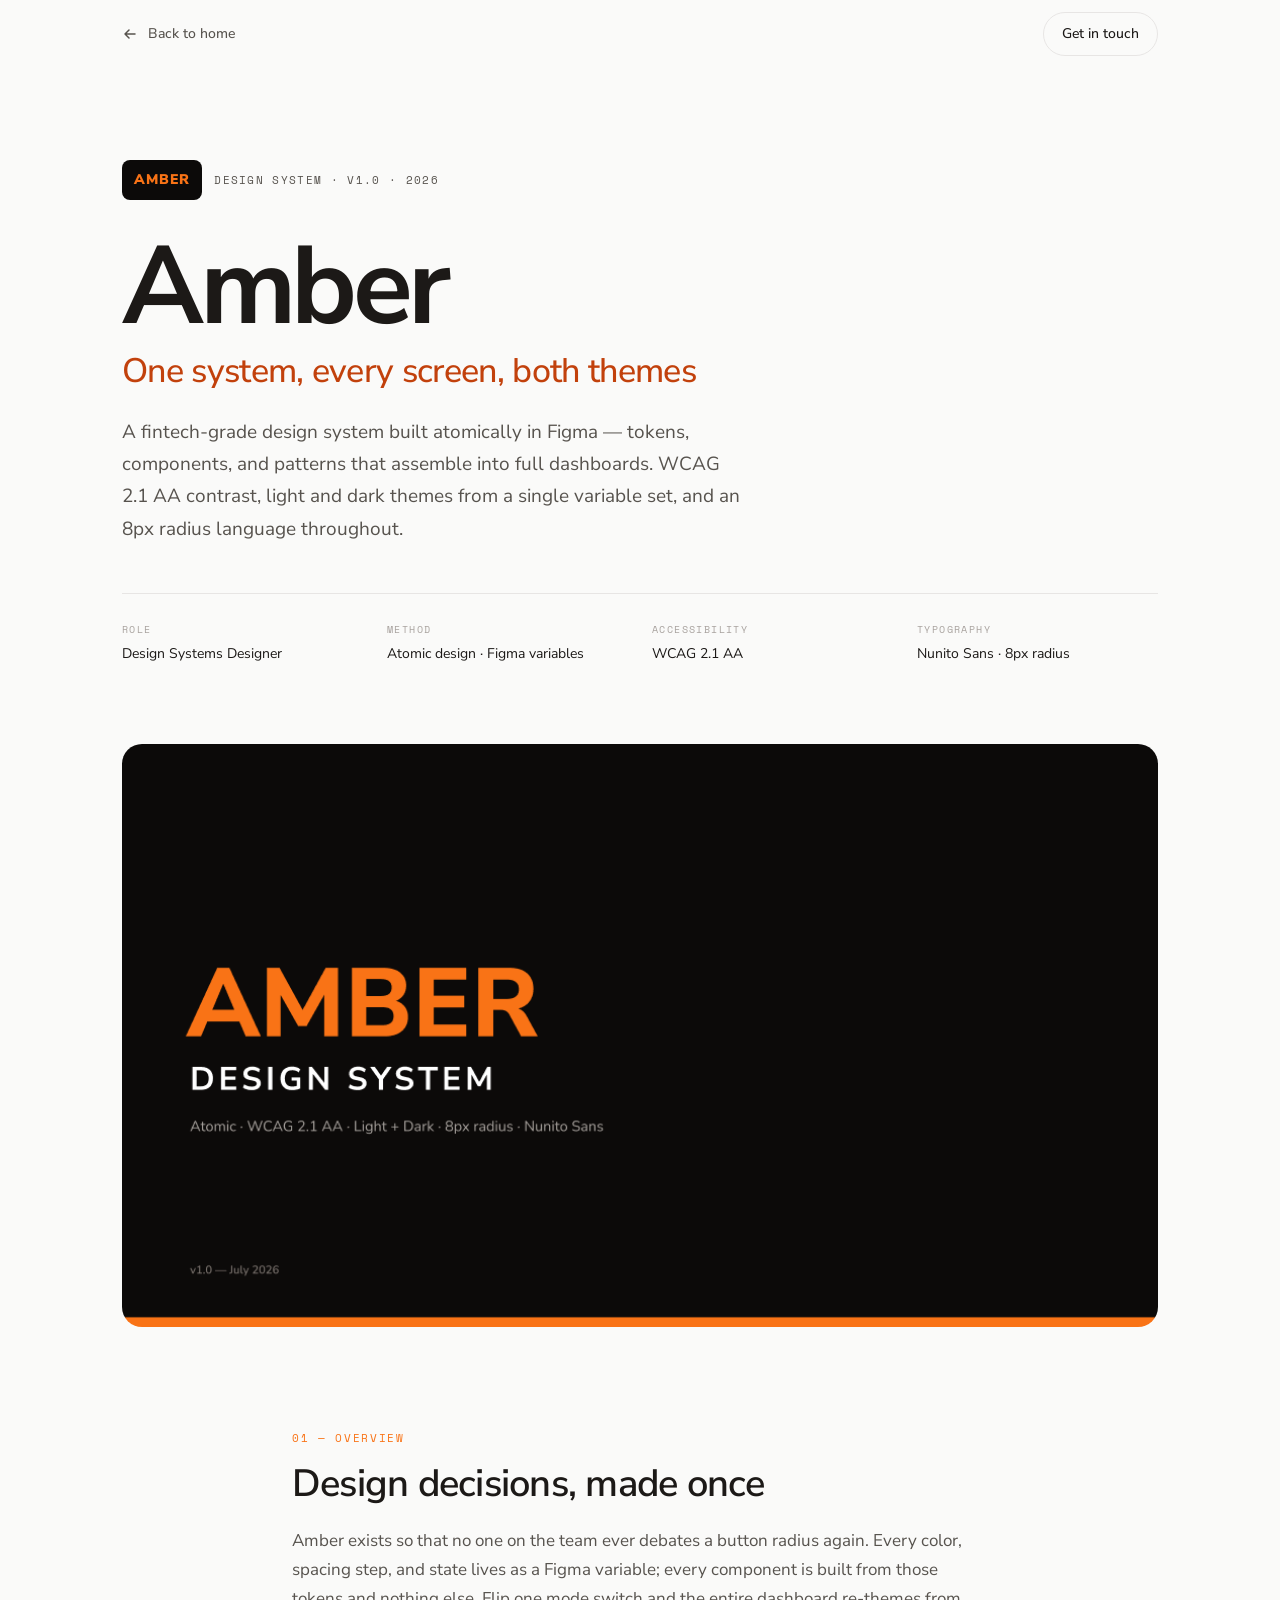
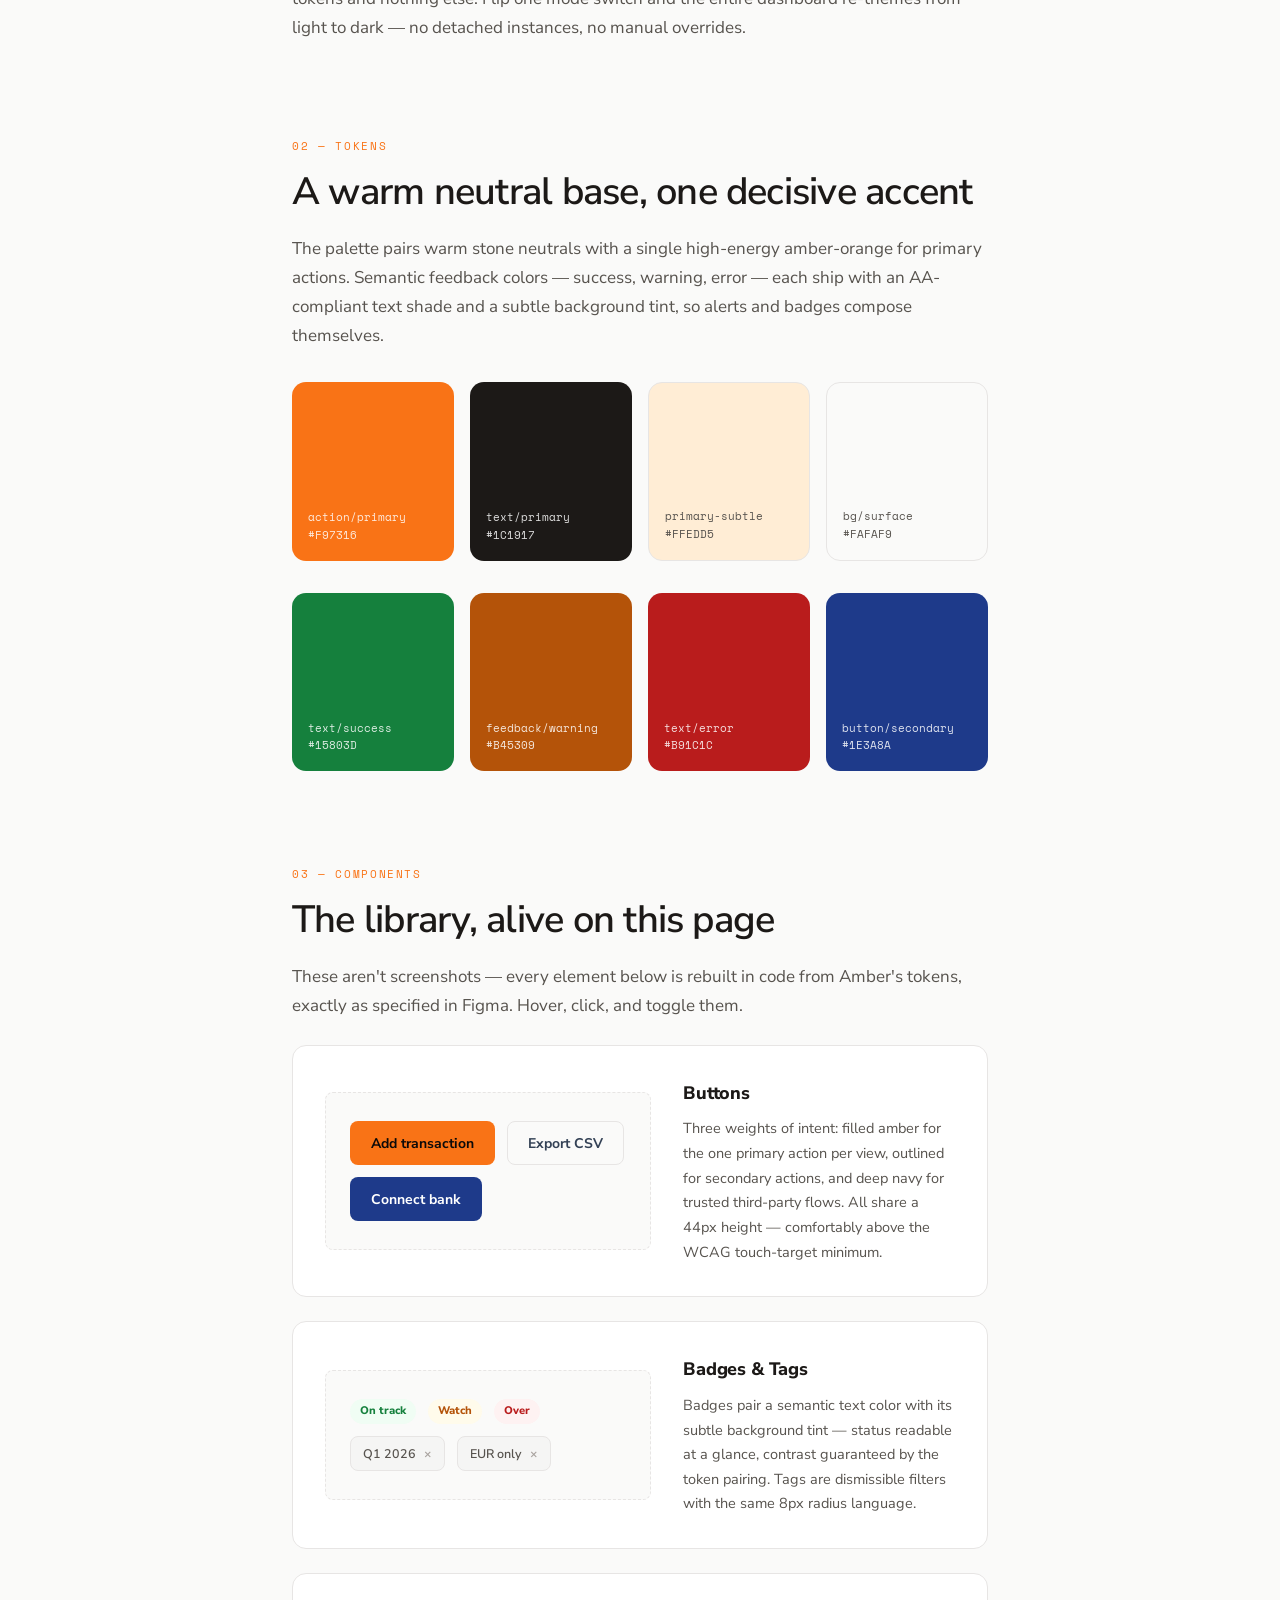
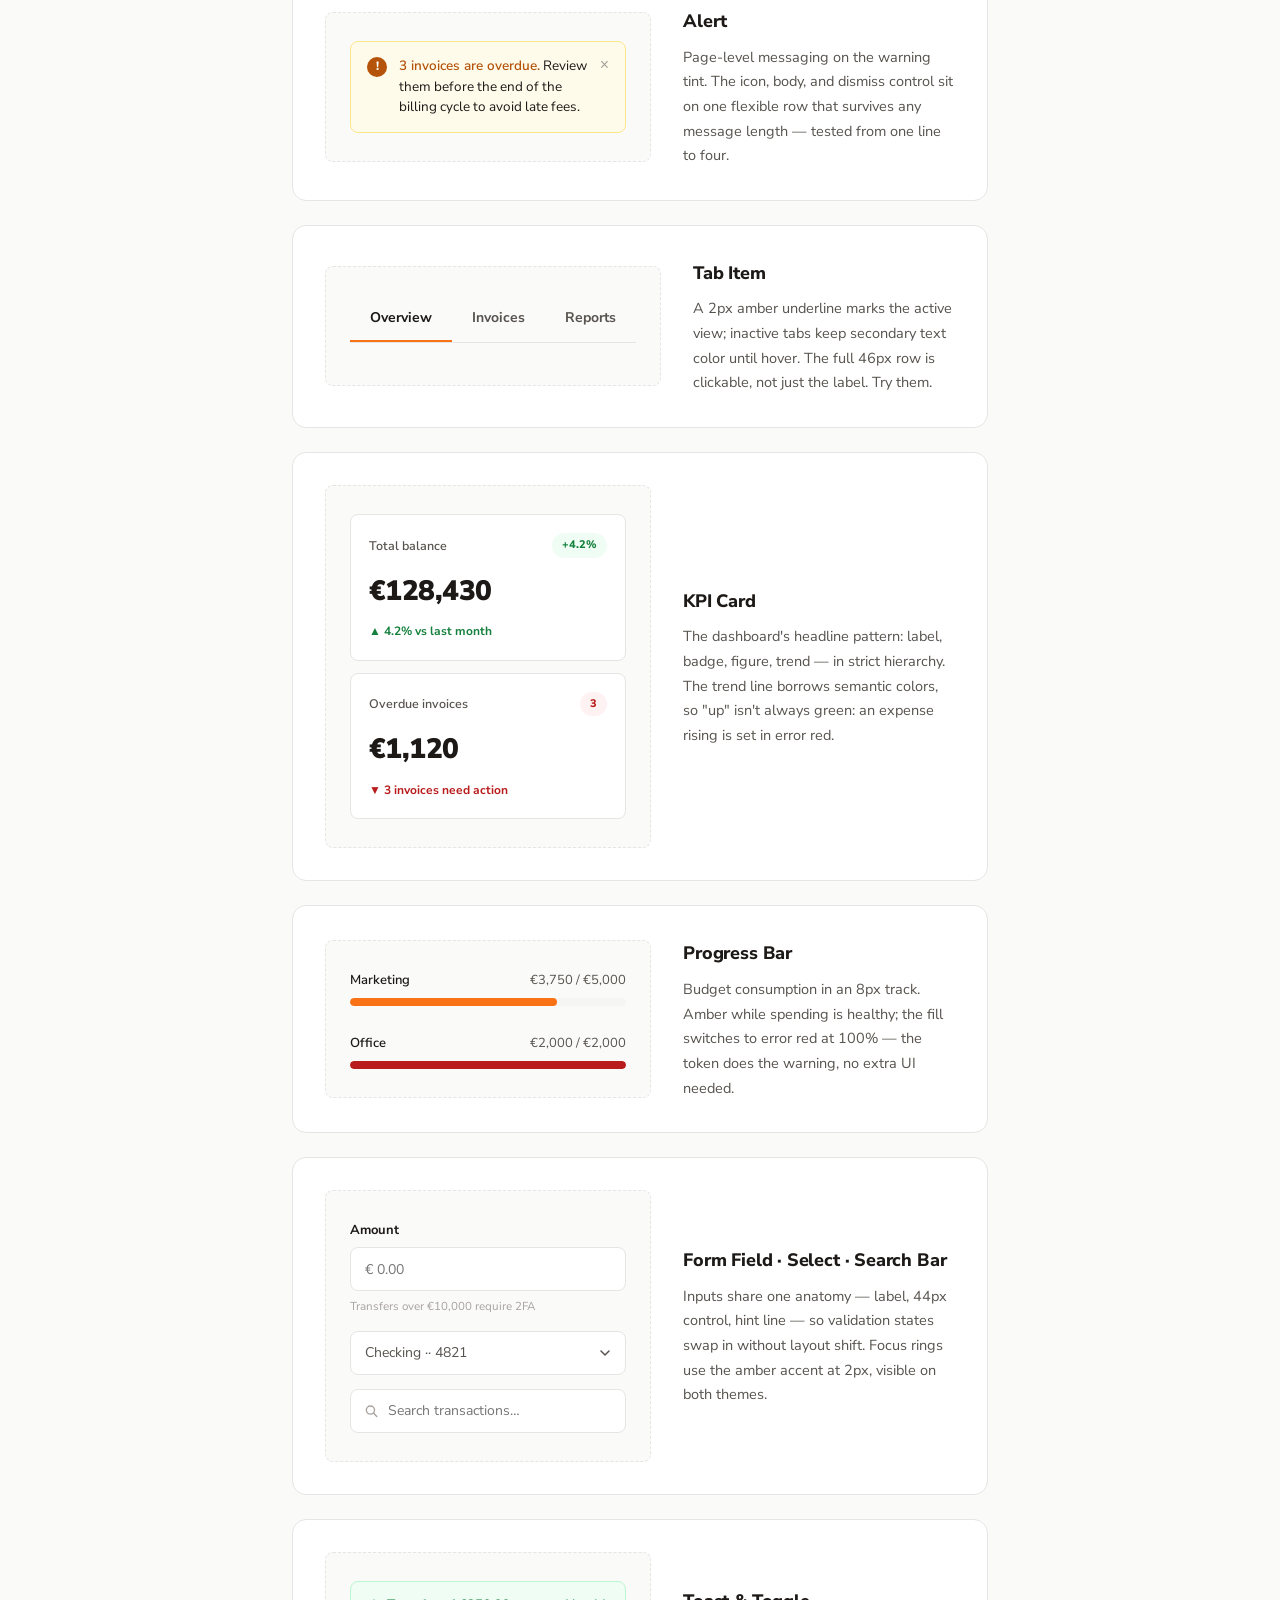
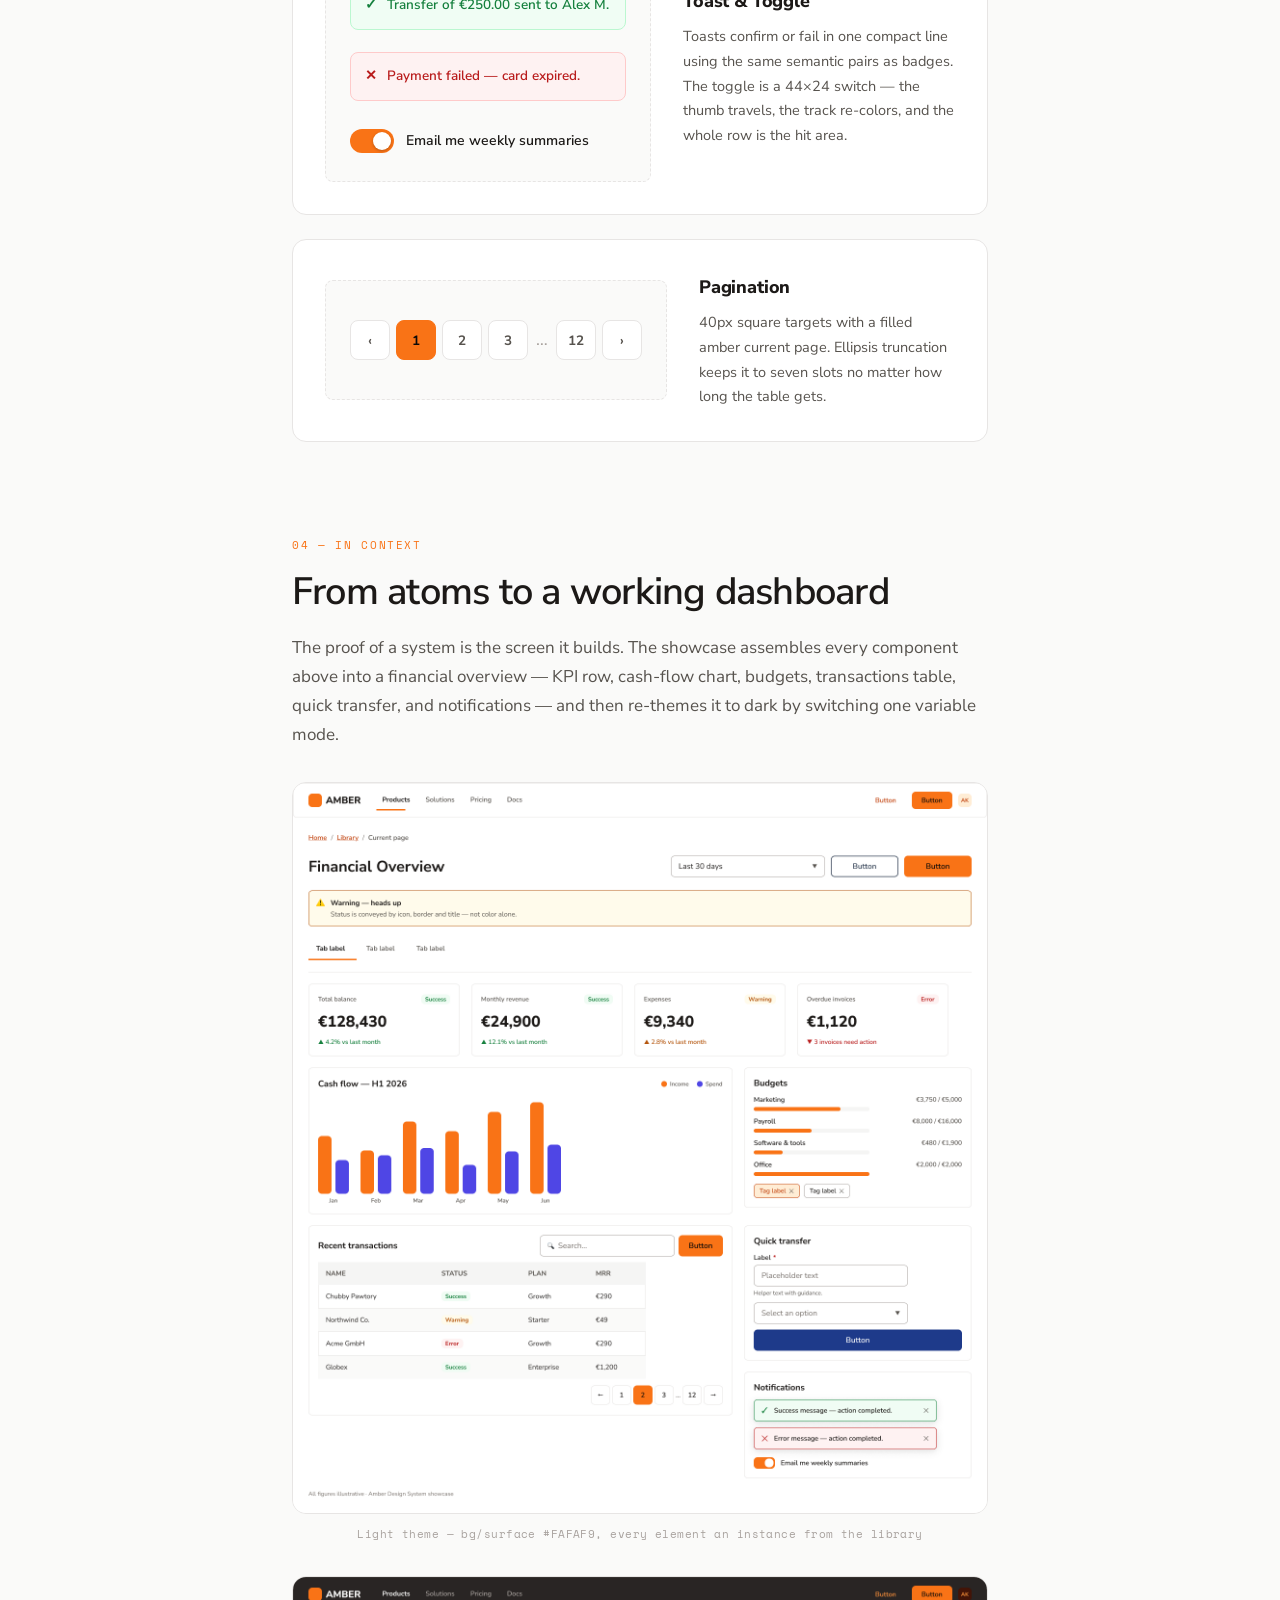
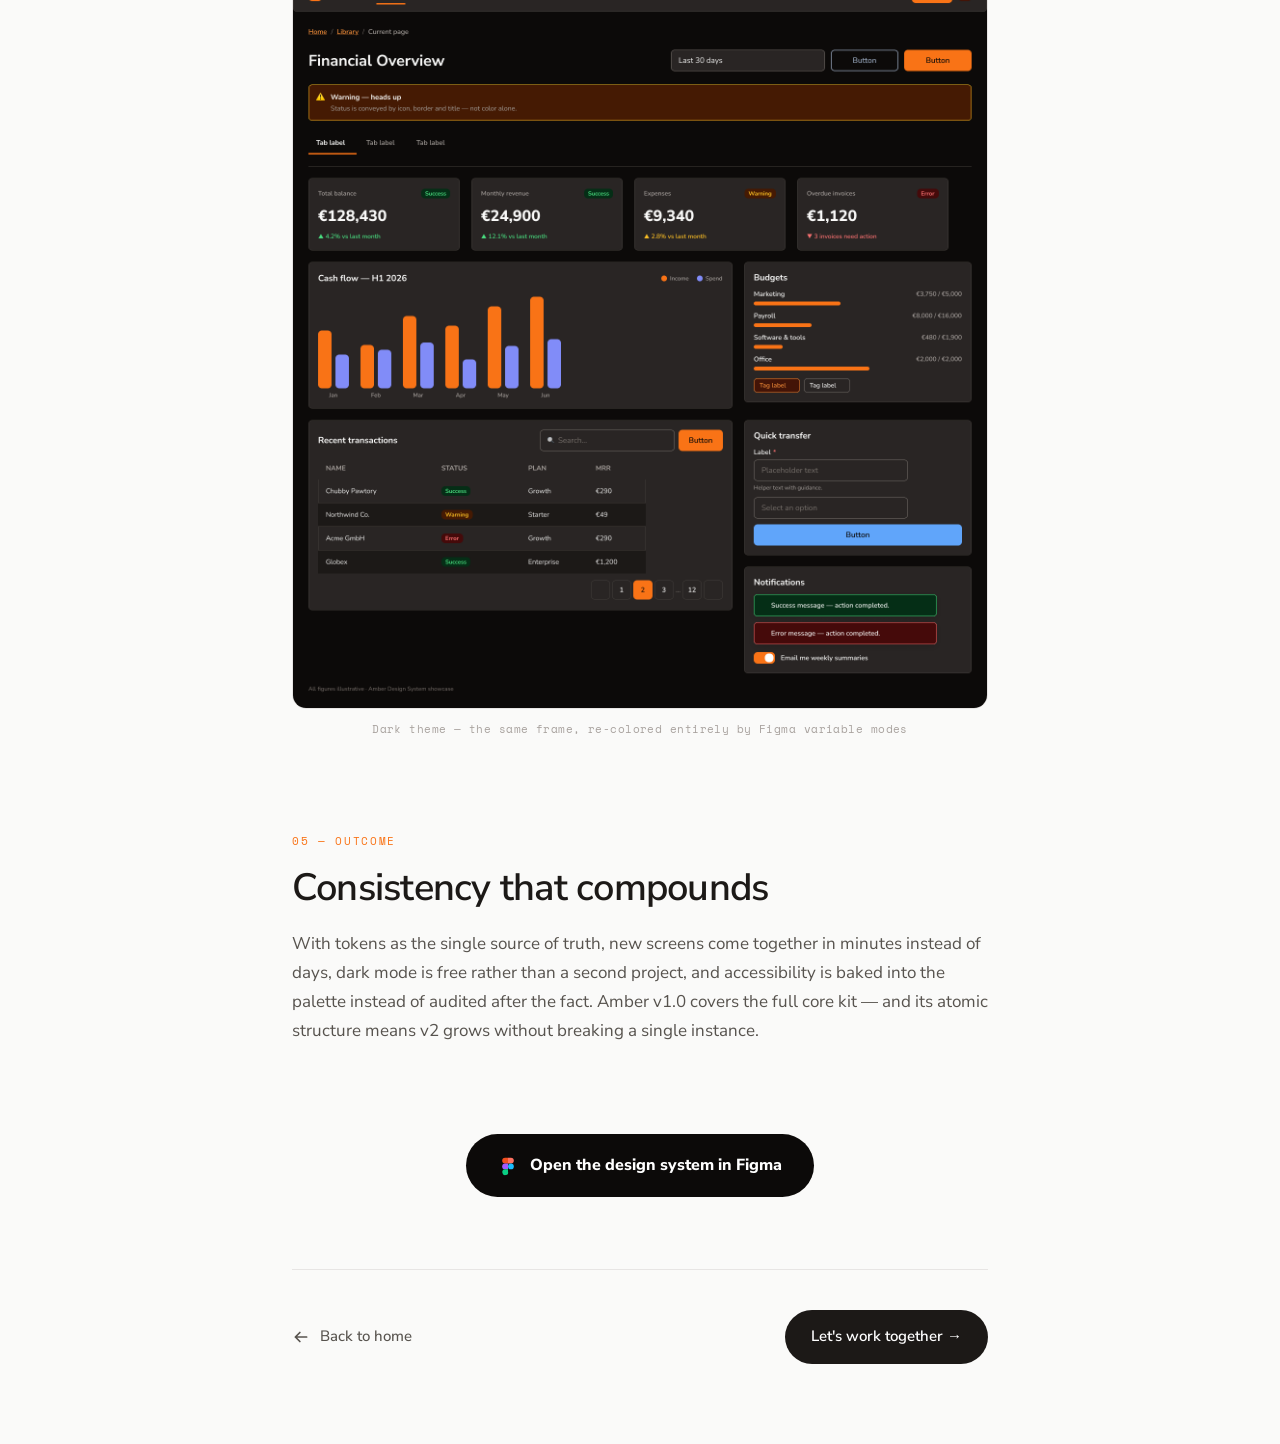
==== commit 375564d2: "fix:mobile view and links" ====
--- a/amber.html
+++ b/amber.html
@@ -12,7 +12,7 @@
   <link rel="preconnect" href="https://fonts.googleapis.com" />
   <link rel="preconnect" href="https://fonts.gstatic.com" crossorigin />
   <link href="https://fonts.googleapis.com/css2?family=Nunito+Sans:wght@400;600;700;800;900&family=Space+Mono&display=swap" rel="stylesheet" />
-  <link rel="stylesheet" href="project.css" />
+  <link rel="stylesheet" href="project.css?v=2" />
   <link rel="stylesheet" href="amber-theme.css" />
 </head>
 <body>
@@ -287,7 +287,9 @@
     const io = new IntersectionObserver((entries) => {
       entries.forEach(e => { if (e.isIntersecting) { e.target.classList.add('visible'); io.unobserve(e.target); } });
     }, { threshold: 0.12, rootMargin: '0px 0px -40px 0px' });
-    document.querySelectorAll('.reveal-up, .reveal-word').forEach(el => io.observe(el));
+    document.querySelectorAll('.reveal-up, .reveal-word').forEach(el => {
+      if (el.closest('.phero')) { el.classList.add('visible'); } else { io.observe(el); }
+    });
 
     window.addEventListener('scroll', () => {
       document.getElementById('pnav').classList.toggle('scrolled', window.scrollY > 20);
--- a/project.css
+++ b/project.css
@@ -15,7 +15,11 @@
   --font-mono: 'Space Mono', monospace;
 }
 
-html { scroll-behavior: smooth; }
+html {
+  scroll-behavior: smooth;
+  overflow-x: hidden;
+  width: 100%;
+}
 
 body {
   background: var(--p-bg);
@@ -23,6 +27,9 @@
   font-family: var(--font);
   font-size: 17px;
   line-height: 1.7;
+  overflow-x: hidden;
+  width: 100%;
+  max-width: 100%;
 }
 
 a { color: inherit; text-decoration: none; }
